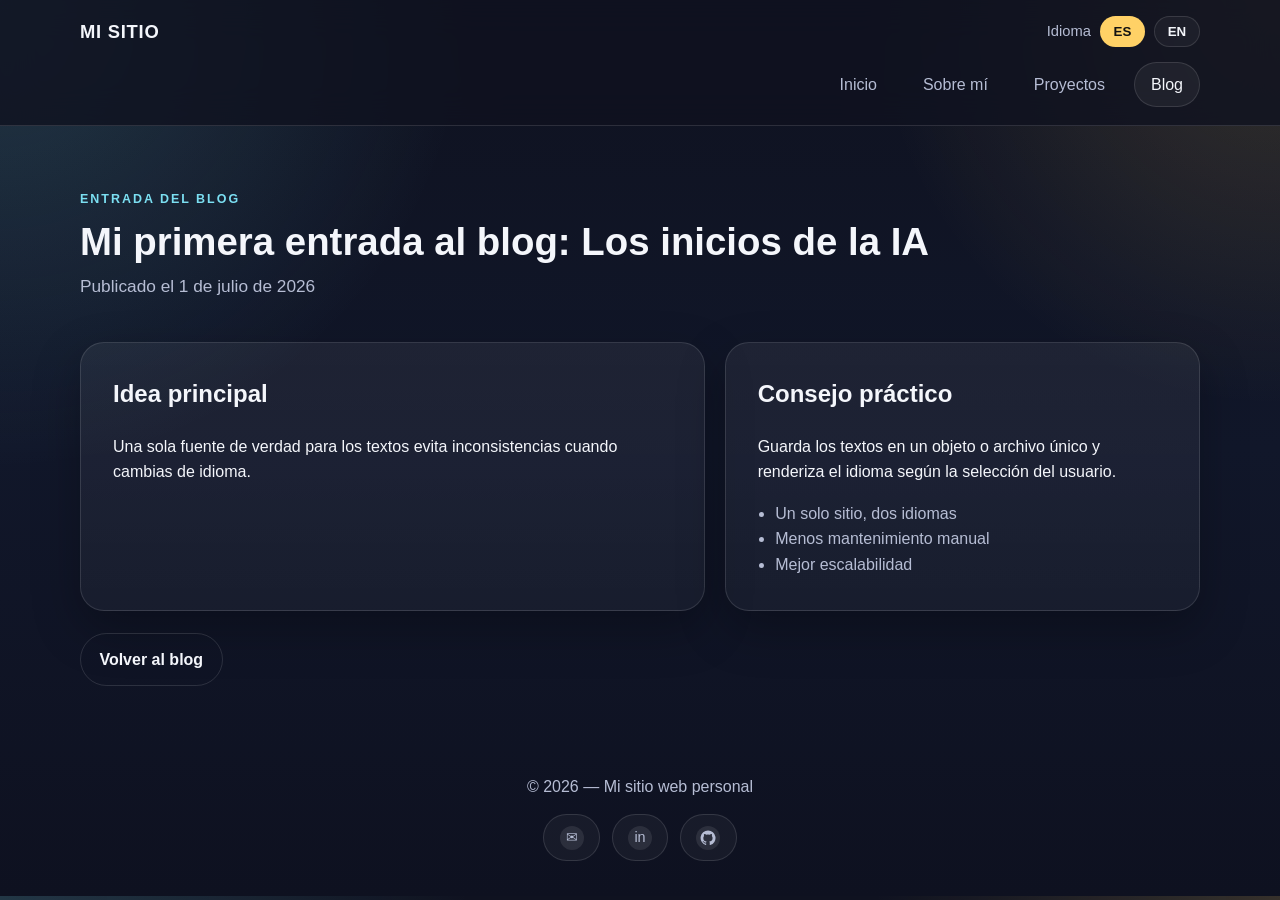
==== blog-first-one/index.html @ 4935092c "actualization.1" ====
<!doctype html>
<html lang="es">
<head>
  <meta charset="utf-8">
  <meta name="viewport" content="width=device-width, initial-scale=1">
  <title>Traducir un sitio | Mi sitio</title>
  <link rel="stylesheet" href="../styles.css">
</head>
<body data-page="blog-detail" data-title-es="Traducir un sitio | Mi sitio" data-title-en="Translate a site | My site">
  <header class="site-header">
    <div class="container header-shell">
      <div class="header-top">
        <a class="brand" href="../index.html" data-i18n="brand"></a>
        <div class="language-switch" aria-label="Language selector">
          <span class="language-label" data-i18n="language.label"></span>
          <button type="button" class="lang-btn" data-lang-switch="es">ES</button>
          <button type="button" class="lang-btn" data-lang-switch="en">EN</button>
        </div>
      </div>
      <nav class="site-nav" aria-label="Main navigation">
        <a class="nav-link" href="../index.html" data-i18n="nav.home"></a>
        <a class="nav-link" href="../about.html" data-i18n="nav.about"></a>
        <a class="nav-link" href="../projects.html" data-i18n="nav.projects"></a>
        <a class="nav-link is-active" href="../blog.html" data-i18n="nav.blog"></a>
      </nav>
    </div>
  </header>

  <main class="container page-main detail-page">
    <section class="page-hero">
      <p class="eyebrow" data-i18n="blogDetails.first-one.eyebrow"></p>
      <h1 data-i18n="blogDetails.first-one.title"></h1>
      <p class="lead" data-i18n="blogDetails.first-one.dateLine"></p>
    </section>

    <section class="content-grid two-up">
      <article class="content-card">
        <h2 data-i18n="blogDetails.first-one.sectionOneTitle"></h2>
        <p data-i18n="blogDetails.first-one.sectionOneText"></p>
      </article>
      <article class="content-card">
        <h2 data-i18n="blogDetails.first-one.sectionTwoTitle"></h2>
        <p data-i18n="blogDetails.first-one.sectionTwoText"></p>
        <ul class="skill-list">
          <li data-i18n="blogDetails.first-one.pointOne"></li>
          <li data-i18n="blogDetails.first-one.pointTwo"></li>
          <li data-i18n="blogDetails.first-one.pointThree"></li>
        </ul>
      </article>
    </section>

    <div class="detail-actions">
      <a class="btn btn-secondary" href="../blog.html" data-i18n="blogDetails.back"></a>
    </div>
  </main>

  <footer class="site-footer">
    <div class="container footer-copy" data-i18n="footer.copy"></div>
    <div class="container footer-socials">
      <a class="social-link" href="mailto:isabelcirbonera@gmail.com" aria-label="Correo electrónico"><span class="social-icon">✉</span></a>
      <a class="social-link" href="https://www.linkedin.com/in/isabelescribanomanero" target="_blank" rel="noreferrer" aria-label="LinkedIn"><span class="social-icon">in</span></a>
      <a class="social-link" href="https://github.com/IsaEscman" target="_blank" rel="noreferrer" aria-label="GitHub"><span class="social-icon social-icon-github"><svg viewBox="0 0 16 16" aria-hidden="true" focusable="false"><path d="M8 .6a7.4 7.4 0 0 0-2.34 14.43c.37.06.5-.16.5-.35v-1.22c-2.03.44-2.46-.86-2.46-.86-.33-.84-.8-1.06-.8-1.06-.66-.45.05-.44.05-.44.73.05 1.12.75 1.12.75.65 1.11 1.7.79 2.12.61.06-.48.25-.79.45-.97-1.62-.19-3.33-.81-3.33-3.61 0-.8.29-1.46.75-1.97-.08-.18-.33-.93.07-1.95 0 0 .61-.2 2 .75a7 7 0 0 1 3.64 0c1.39-.95 2-.75 2-.75.4 1.02.15 1.77.07 1.95.46.51.75 1.17.75 1.97 0 2.8-1.71 3.42-3.34 3.61.26.22.49.65.49 1.31v1.94c0 .19.13.41.5.35A7.4 7.4 0 0 0 8 .6Z"/></svg></span></a>
    </div>
  </footer>

  <script src="../script.js"></script>
</body>
</html>
---- styles.css ----
@font-face {
  font-family: 'PerfectRomantic';
  src: url('perfect_romantic/PerfectRomantic-Regular.ttf') format('truetype');
  font-weight: 400;
  font-style: normal;
}

:root {
  --bg: #0f1220;
  --bg-soft: #171b2f;
  --panel: rgba(255, 255, 255, 0.06);
  --border: rgba(255, 255, 255, 0.12);
  --text: #f4f6fb;
  --muted: #b6bdd4;
  --accent: #ffd166;
  --accent-2: #7bdff2;
  --shadow: 0 18px 48px rgba(0, 0, 0, 0.28);
}

* {
  box-sizing: border-box;
}

html {
  scroll-behavior: smooth;
}

body {
  margin: 0;
  color: var(--text);
  background:
    radial-gradient(circle at top left, rgba(123, 223, 242, 0.18), transparent 30%),
    radial-gradient(circle at top right, rgba(255, 209, 102, 0.16), transparent 26%),
    linear-gradient(180deg, #0f1220 0%, #11172a 50%, #0e1120 100%);
  font-family: Inter, "Segoe UI", Arial, sans-serif;
  line-height: 1.6;
}

a {
  color: inherit;
}

.container {
  width: min(1120px, calc(100% - 2rem));
  margin: 0 auto;
}

.site-header {
  position: sticky;
  top: 0;
  z-index: 30;
  backdrop-filter: blur(18px);
  background: rgba(15, 18, 32, 0.8);
  border-bottom: 1px solid var(--border);
}

.header-shell {
  padding: 1rem 0 1.1rem;
}

.header-top {
  display: flex;
  align-items: center;
  justify-content: space-between;
  gap: 1rem;
}

.brand {
  text-decoration: none;
  font-size: 1.15rem;
  font-weight: 700;
  letter-spacing: 0.04em;
  text-transform: uppercase;
}

.language-switch {
  display: flex;
  align-items: center;
  gap: 0.55rem;
  flex-wrap: wrap;
}

.language-label {
  color: var(--muted);
  font-size: 0.92rem;
}

.lang-btn,
.nav-link,
.btn {
  border-radius: 999px;
  transition: transform 180ms ease, background 180ms ease, color 180ms ease, border-color 180ms ease;
}

.lang-btn {
  border: 1px solid var(--border);
  background: rgba(255, 255, 255, 0.04);
  color: var(--text);
  padding: 0.45rem 0.8rem;
  font-weight: 700;
  cursor: pointer;
}

.lang-btn.is-active {
  background: var(--accent);
  color: #111;
  border-color: transparent;
}

.site-nav {
  margin-top: 0.9rem;
  display: flex;
  justify-content: flex-end;
  gap: 0.75rem;
  flex-wrap: wrap;
}

.nav-link {
  text-decoration: none;
  padding: 0.55rem 1rem;
  border: 1px solid transparent;
  color: var(--muted);
  background: transparent;
}

.nav-link:hover,
.nav-link.is-active {
  color: var(--text);
  border-color: var(--border);
  background: rgba(255, 255, 255, 0.05);
}

.hero,
.page-main {
  padding: 3rem 0 4rem;
}

.hero {
  display: grid;
  grid-template-columns: minmax(0, 1.35fr) minmax(280px, 0.65fr);
  gap: 1.5rem;
  align-items: stretch;
}

.hero-copy,
.hero-panel,
.info-card,
.content-card,
.project-card {
  background: linear-gradient(180deg, var(--panel), rgba(255, 255, 255, 0.035));
  border: 1px solid var(--border);
  box-shadow: var(--shadow);
  border-radius: 24px;
}

.hero-copy,
.hero-panel,
.info-card,
.content-card {
  padding: 2rem;
}

.eyebrow {
  margin: 0 0 0.75rem;
  color: var(--accent-2);
  text-transform: uppercase;
  letter-spacing: 0.16em;
  font-size: 0.78rem;
  font-weight: 700;
}

h1,
h2,
h3,
p {
  margin-top: 0;
}

h1 {
  font-size: clamp(2.35rem, 4vw, 4.4rem);
  line-height: 1.02;
  margin-bottom: 1rem;
}

.lead {
  font-size: 1.08rem;
  color: var(--muted);
  max-width: 60ch;
}

.hero-actions {
  display: flex;
  gap: 0.85rem;
  flex-wrap: wrap;
  margin-top: 1.5rem;
}

.btn {
  display: inline-flex;
  align-items: center;
  justify-content: center;
  gap: 0.45rem;
  padding: 0.8rem 1.15rem;
  border: 1px solid transparent;
  background: var(--accent);
  color: #171717;
  font-weight: 700;
  text-decoration: none;
  cursor: pointer;
}

.btn:hover,
.lang-btn:hover,
.nav-link:hover,
.project-card-link:hover {
  transform: translateY(-1px);
}

.btn-secondary {
  background: transparent;
  color: var(--text);
  border-color: var(--border);
}

.hero-panel {
  display: flex;
  flex-direction: column;
  justify-content: center;
  gap: 1rem;
}

.hero-home-poster {
  position: relative;
  padding: 2rem 0 2.5rem;
  background:
    radial-gradient(circle at 20% 100%, rgba(255, 0, 153, 0.24), transparent 38%),
    radial-gradient(circle at 70% 22%, rgba(123, 223, 242, 0.15), transparent 34%),
    linear-gradient(180deg, #080d34 0%, #090f42 58%, #0a1038 100%);
  overflow: hidden;
}

.hero-home-poster::before,
.hero-home-poster::after {
  content: '';
  position: absolute;
  inset: 0;
  pointer-events: none;
}

.hero-home-poster::before {
  background:
    radial-gradient(circle at 12% 72%, rgba(255, 79, 216, 0.1) 0 3px, transparent 3.8px),
    radial-gradient(circle at 36% 16%, rgba(51, 232, 255, 0.12) 0 3px, transparent 3.8px),
    radial-gradient(circle at 64% 82%, rgba(255, 212, 0, 0.08) 0 3px, transparent 3.8px),
    conic-gradient(from 180deg at 18% 64%, rgba(255, 255, 255, 0.06) 0deg 14deg, transparent 14deg 360deg),
    conic-gradient(from 10deg at 84% 30%, rgba(51, 232, 255, 0.06) 0deg 18deg, transparent 18deg 360deg),
    radial-gradient(circle at 14% 18%, rgba(51, 232, 255, 0.16) 0 2px, transparent 2.6px),
    radial-gradient(circle at 26% 34%, rgba(255, 79, 216, 0.12) 0 2px, transparent 2.6px),
    radial-gradient(circle at 78% 20%, rgba(255, 212, 0, 0.09) 0 2px, transparent 2.6px),
    radial-gradient(circle at 84% 74%, rgba(51, 232, 255, 0.1) 0 2px, transparent 2.6px),
    repeating-linear-gradient(45deg, rgba(255, 255, 255, 0.02) 0 1px, transparent 1px 98px),
    linear-gradient(115deg, transparent 47%, rgba(255, 255, 255, 0.05) 47.4%, rgba(255, 255, 255, 0.05) 48.1%, transparent 48.5%),
    linear-gradient(150deg, transparent 60%, rgba(51, 232, 255, 0.05) 60.4%, rgba(51, 232, 255, 0.05) 61.1%, transparent 61.5%),
    repeating-linear-gradient(90deg, rgba(255, 255, 255, 0.025) 0 1px, transparent 1px 132px),
    repeating-linear-gradient(180deg, rgba(255, 255, 255, 0.02) 0 1px, transparent 1px 132px);
  opacity: 0.8;
}

.hero-home-poster::after {
  background-image:
    url("data:image/svg+xml,%3Csvg xmlns='http://www.w3.org/2000/svg' viewBox='0 0 1200 700'%3E%3Cg fill='none' stroke-linecap='round' stroke-linejoin='round' opacity='0.22'%3E%3Cpath d='M120 470 L240 410 L340 435 L430 315 L540 360 L640 250 L760 285 L880 180 L1020 220' stroke='%2333e8ff' stroke-width='6'/%3E%3Cpath d='M170 520 L290 510 L400 460 L520 485 L650 430 L780 440 L930 360 L1070 390' stroke='%23ff4fd8' stroke-width='5'/%3E%3Ccircle cx='240' cy='410' r='10' stroke='%23ffd400' stroke-width='5'/%3E%3Ccircle cx='430' cy='315' r='10' stroke='%23ffd400' stroke-width='5'/%3E%3Ccircle cx='640' cy='250' r='10' stroke='%23ffd400' stroke-width='5'/%3E%3Ccircle cx='880' cy='180' r='10' stroke='%23ffd400' stroke-width='5'/%3E%3Crect x='90' y='110' width='140' height='120' rx='18' stroke='%23ffffff' stroke-width='5'/%3E%3Cpath d='M110 210 H210 M120 190 H170 M135 170 H195' stroke='%23ffffff' stroke-width='5'/%3E%3Crect x='940' y='110' width='145' height='120' rx='18' stroke='%23ffffff' stroke-width='5'/%3E%3Cpath d='M960 215 V145 M995 215 V125 M1030 215 V160 M1065 215 V135' stroke='%23ffffff' stroke-width='5'/%3E%3Ccircle cx='610' cy='120' r='58' stroke='%23ffffff' stroke-width='5'/%3E%3Cpath d='M578 120h64M610 88v64' stroke='%23ffffff' stroke-width='5'/%3E%3Cpath d='M104 585 C165 520, 215 545, 275 500 S385 440, 445 470 S560 545, 630 470 S760 400, 840 450' stroke='%2333e8ff' stroke-width='6'/%3E%3C/g%3E%3C/svg%3E"),
    url("data:image/svg+xml,%3Csvg xmlns='http://www.w3.org/2000/svg' viewBox='0 0 760 520'%3E%3Cg fill='none' stroke-linecap='round' stroke-linejoin='round' opacity='0.24'%3E%3Cpath d='M70 420h95m28 0h55m25 0h120' stroke='%23ffffff' stroke-width='3'/%3E%3Cpath d='M70 300h65m24 0h85m22 0h58' stroke='%2333e8ff' stroke-width='3'/%3E%3Cpath d='M430 110c26 0 47 21 47 47s-21 47-47 47s-47-21-47-47s21-47 47-47z' stroke='%23ff4fd8' stroke-width='4'/%3E%3Cpath d='M408 157h44M430 135v44' stroke='%23ff4fd8' stroke-width='4'/%3E%3Crect x='520' y='300' width='120' height='74' rx='14' stroke='%23ffd400' stroke-width='4'/%3E%3Cpath d='M540 355l16-18l12 10l20-22l26 20' stroke='%23ffd400' stroke-width='4'/%3E%3Cpath d='M112 130l26-18l26 18v32l-26 18l-26-18z' stroke='%2333e8ff' stroke-width='4'/%3E%3Cpath d='M265 160l26-18l26 18v32l-26 18l-26-18z' stroke='%23ffffff' stroke-width='4'/%3E%3C/g%3E%3C/svg%3E");
  background-repeat: repeat, repeat;
  background-size: 1200px 700px, 760px 520px;
  opacity: 0.13;
}

.hero-home-poster .container {
  display: flex;
  flex-direction: column;
  justify-content: center;
  align-items: stretch;
  position: relative;
  z-index: 1;
}

.home-intro-card {
  width: min(100%, 980px);
  margin: 1.5rem auto 0;
  padding: clamp(1.5rem, 3vw, 2.4rem);
  border-radius: 28px;
  background: rgba(255, 255, 255, 0.06);
  border: 1px solid rgba(255, 255, 255, 0.12);
  box-shadow: var(--shadow);
}

.home-intro-text {
  margin: 0;
  color: #f6f8ff;
  font-size: clamp(1.25rem, 2.2vw, 1.8rem);
  line-height: 1.45;
  font-weight: 600;
  text-wrap: balance;
}

.poster-header-row {
  display: grid;
  grid-template-columns: auto auto;
  justify-content: start;
  align-items: center;
  gap: 0.8rem;
  margin-bottom: 0.75rem;
}

.poster-name {
  font-family: 'PerfectRomantic', cursive;
  margin: 0;
  font-size: clamp(3rem, 5.6vw, 5.35rem);
  font-weight: 400;
  color: #ff4fd8;
  letter-spacing: 0;
  justify-self: start;
  text-align: left;
  grid-column: 1;
}

.poster-stage {
  margin-top: -1rem;
  min-height: min(72vh, 760px);
  position: relative;
  isolation: isolate;
  display: grid;
  grid-template-columns: minmax(0, 1.28fr) minmax(260px, 430px) minmax(0, 0.72fr);
  align-items: center;
  gap: clamp(1rem, 2.8vw, 3rem);
  width: min(100%, 1320px);
  padding-inline: clamp(1rem, 2.6vw, 2.2rem);
  box-sizing: border-box;
  margin-left: auto;
  margin-right: auto;
  transform: translateX(clamp(-68px, -4.8vw, -28px));
}

.poster-word {
  margin: 0;
  position: static;
  transform: translateX(-55px);
  width: 100%;
  font-size: clamp(2.35rem, 6.2vw, 6.5rem);
  line-height: 0.82;
  color: #f6f8ff;
  text-transform: uppercase;
  font-weight: 900;
  letter-spacing: 0.02em;
  text-shadow: 0 5px 0 rgba(255, 79, 216, 0.85);
  z-index: 1;
  pointer-events: none;
}

.poster-word-left {
  grid-column: 1;
  justify-self: stretch;
  text-align: left;
}

.poster-word-right {
  grid-column: 3;
  justify-self: start;
  text-align: left;
  max-width: 10ch;
}

.poster-avatar-wrap {
  grid-column: 2;
  width: min(100%, 480px);
  margin: 0 auto;
  transform: translate(clamp(-42px, -3.2vw, -18px), clamp(-38px, -3vw, -18px));
  position: relative;
  z-index: 3;
  min-height: min(70vh, 700px);
}

.poster-blob {
  position: absolute;
  inset: 10% 8% 8% 8%;
  z-index: 0;
  background:
    radial-gradient(circle at 30% 30%, rgba(255, 42, 185, 0.9), transparent 34%),
    radial-gradient(circle at 70% 25%, rgba(46, 79, 255, 0.9), transparent 30%),
    radial-gradient(circle at 76% 70%, rgba(71, 27, 214, 0.86), transparent 31%),
    radial-gradient(circle at 24% 72%, rgba(255, 42, 185, 0.76), transparent 28%),
    linear-gradient(135deg, rgba(255, 42, 185, 0.9), rgba(46, 79, 255, 0.92));
  border-radius: 46% 54% 40% 60% / 53% 41% 59% 47%;
  filter: blur(0.2px) saturate(1.1);
  transform: rotate(-4deg);
}

.poster-avatar {
  position: relative;
  z-index: 1;
  width: 100%;
  max-height: min(70vh, 700px);
  margin: 0 auto;
  object-fit: contain;
  filter: drop-shadow(0 22px 40px rgba(0, 0, 0, 0.45));
}

.poster-pill {
  display: inline-flex;
  align-items: center;
  justify-content: center;
  padding: 0.8rem 1.3rem;
  border-radius: 999px;
  font-weight: 700;
  font-size: 0.95rem;
  box-shadow: var(--shadow);
}

.poster-pill-yellow {
  background: #ffd400;
  color: #111;
  justify-self: start;
  width: fit-content;
  max-width: max-content;
  padding: 0.62rem 1.06rem;
  white-space: nowrap;
  transform: rotate(-7deg) translateY(-4px);
}

.poster-pill-pink {
  position: absolute;
  right: 4%;
  bottom: 10%;
  background: #ff2ab9;
  color: #fff;
  transform: rotate(7deg);
}

.poster-skill-row {
  margin-top: 0.8rem;
  display: flex;
  gap: 0.7rem;
  flex-wrap: wrap;
  justify-content: center;
}

.poster-chip {
  border: 2px solid;
  border-radius: 999px;
  padding: 0.55rem 0.9rem;
  font-weight: 800;
  font-size: 0.9rem;
  text-transform: uppercase;
  background: rgba(11, 17, 56, 0.88);
}

.chip-yellow {
  border-color: #ffe44d;
  color: #ffe44d;
}

.chip-pink {
  border-color: #ff4fd8;
  color: #ff4fd8;
}

.chip-cyan {
  border-color: #33e8ff;
  color: #33e8ff;
}

.poster-copy {
  margin-top: 1.2rem;
  padding: 1.35rem 1.4rem;
  background: rgba(255, 255, 255, 0.05);
  border: 1px solid rgba(255, 255, 255, 0.11);
  border-radius: 20px;
}

.home-footer-links {
  display: flex;
  justify-content: center;
  gap: 0.85rem;
  flex-wrap: wrap;
  margin-top: 1rem;
}

.social-link {
  display: inline-flex;
  align-items: center;
  gap: 0.5rem;
  padding: 0.65rem 0.95rem;
  border-radius: 999px;
  border: 1px solid var(--border);
  text-decoration: none;
  background: rgba(255, 255, 255, 0.04);
}

.social-icon {
  display: inline-flex;
  align-items: center;
  justify-content: center;
  width: 1.5rem;
  height: 1.5rem;
  border-radius: 50%;
  background: rgba(255, 255, 255, 0.09);
  font-size: 0.9rem;
}

.social-icon svg {
  width: 1rem;
  height: 1rem;
  display: block;
  fill: currentColor;
}

.panel-kicker {
  margin: 0;
  color: var(--accent);
  font-weight: 700;
}

.panel-list,
.skill-list {
  margin: 0;
  padding-left: 1.1rem;
  color: var(--muted);
}

.section-grid,
.content-grid {
  display: grid;
  grid-template-columns: repeat(3, minmax(0, 1fr));
  gap: 1.2rem;
}

.content-grid.one-wide {
  grid-template-columns: 1fr;
}

.about-flow {
  display: grid;
  gap: 1.5rem;
  max-width: 760px;
  padding-bottom: 1rem;
}

.about-flow article {
  padding: 0;
}

.about-flow h2 {
  margin-bottom: 0.55rem;
}

.about-flow p,
.about-flow li {
  font-size: 1.06rem;
  color: var(--text);
}

.content-grid.two-up {
  grid-template-columns: minmax(0, 1.25fr) minmax(0, 0.95fr);
}

.page-hero {
  padding: 1rem 0 1.5rem;
}

.page-hero h1 {
  font-size: clamp(2rem, 3vw, 3.25rem);
  margin-bottom: 0.8rem;
}

.project-grid {
  display: grid;
  grid-template-columns: repeat(3, minmax(0, 1fr));
  gap: 1rem;
}

.project-card {
  padding: 1.2rem;
  background: rgba(255, 255, 255, 0.04);
}

.project-tag {
  display: inline-flex;
  margin-bottom: 0.75rem;
  padding: 0.28rem 0.7rem;
  border-radius: 999px;
  background: rgba(123, 223, 242, 0.15);
  color: var(--accent-2);
  font-size: 0.78rem;
  font-weight: 700;
}

.project-card-link {
  display: block;
  text-decoration: none;
  color: inherit;
}

.filters label {
  display: grid;
  gap: 0.4rem;
  color: var(--muted);
}

input,
select,
textarea {
  width: 100%;
  border: 1px solid var(--border);
  border-radius: 16px;
  background: rgba(255, 255, 255, 0.05);
  color: var(--text);
  padding: 0.8rem 0.95rem;
  font: inherit;
}

input::placeholder,
textarea::placeholder {
  color: #9ca7c7;
}

select {
  appearance: none;
}

.carousel-title {
  margin: 0;
  font-size: 1.4rem;
}

.carousel-subtitle {
  margin: 0;
  color: var(--muted);
}

.carousel {
  display: grid;
  grid-template-columns: auto minmax(0, 1fr) auto;
  gap: 0.75rem;
  align-items: center;
}

.carousel-viewport {
  position: relative;
  min-height: 100vh;
  height: 100vh;
  overflow: visible;
}

.carousel-stage {
  position: relative;
  min-height: 100vh;
  height: 100vh;
}

.carousel-slide {
  position: absolute;
  left: 50%;
  top: 50%;
  width: min(88vw, 1180px);
  transform: translate(-50%, -50%) scale(0.82);
  opacity: 0;
  filter: blur(7px) saturate(0.9);
  z-index: 1;
  transition: transform 1100ms ease, opacity 1100ms ease, filter 1100ms ease;
  pointer-events: none;
}

.carousel-slide.is-active {
  opacity: 1;
  filter: none;
  transform: translate(-50%, -50%) scale(1);
  z-index: 3;
  pointer-events: auto;
}

.carousel-slide.is-prev {
  opacity: 0.34;
  filter: blur(5px) saturate(0.85);
  transform: translate(-94%, -50%) scale(0.88);
  z-index: 2;
}

.carousel-slide.is-next {
  opacity: 0.34;
  filter: blur(5px) saturate(0.85);
  transform: translate(-6%, -50%) scale(0.88);
  z-index: 2;
}

.carousel-slide img {
  display: block;
  width: 100%;
  height: 100vh;
  object-fit: cover;
  border-radius: 0;
  box-shadow: var(--shadow);
}

.carousel-caption {
  position: absolute;
  inset: auto 0 0 0;
  padding: 1rem 1.1rem 1.1rem;
  background: linear-gradient(180deg, transparent, rgba(8, 10, 16, 0.82));
}

.carousel-caption h3,
.carousel-caption p {
  margin: 0;
}

.carousel-caption p {
  color: rgba(244, 246, 251, 0.78);
}

.carousel-nav {
  width: 3rem;
  height: 3rem;
  display: inline-flex;
  align-items: center;
  justify-content: center;
  border-radius: 999px;
  border: 1px solid var(--border);
  background: rgba(255, 255, 255, 0.04);
  color: var(--text);
  font-size: 1.3rem;
  cursor: pointer;
  z-index: 4;
  backdrop-filter: blur(10px);
}

.carousel-dots {
  display: flex;
  justify-content: center;
  gap: 0.5rem;
  padding: 0 0 2rem;
}

.carousel-dot {
  width: 0.7rem;
  height: 0.7rem;
  border-radius: 50%;
  border: 0;
  background: rgba(255, 255, 255, 0.28);
  cursor: pointer;
}

.carousel-dot.is-active {
  background: var(--accent);
}

.blog-layout {
  display: grid;
  grid-template-columns: 280px minmax(0, 1fr);
  gap: 1.2rem;
  align-items: start;
}

.filters {
  position: sticky;
  top: 8.2rem;
}

.post-list {
  display: grid;
  gap: 1rem;
}

.post-card {
  padding: 1.4rem;
  border-radius: 22px;
  background: linear-gradient(180deg, var(--panel), rgba(255, 255, 255, 0.03));
  border: 1px solid var(--border);
  box-shadow: var(--shadow);
}

.post-meta {
  display: flex;
  gap: 0.75rem;
  flex-wrap: wrap;
  color: var(--muted);
  font-size: 0.9rem;
}

.post-date {
  color: var(--accent-2);
  font-weight: 700;
}

.post-tags {
  display: flex;
  gap: 0.5rem;
  flex-wrap: wrap;
  margin-top: 1rem;
}

.tag {
  padding: 0.3rem 0.65rem;
  border-radius: 999px;
  border: 1px solid var(--border);
  color: var(--muted);
  font-size: 0.8rem;
}

.post-link {
  margin-top: 1rem;
  align-self: flex-start;
}

.empty-state {
  padding: 1rem 1.2rem;
  border: 1px dashed var(--border);
  border-radius: 18px;
  color: var(--muted);
}

.detail-actions {
  margin-top: 1.4rem;
}

.detail-page .content-card {
  height: 100%;
}

.site-footer {
  padding: 1.5rem 0 2.2rem;
  color: var(--muted);
}

.footer-copy {
  text-align: center;
}

.footer-socials {
  display: flex;
  justify-content: center;
  gap: 0.75rem;
  flex-wrap: wrap;
  margin-top: 0.9rem;
}

@media (max-width: 960px) {
  .hero,
  .section-grid,
  .content-grid.two-up,
  .blog-layout,
  .project-grid {
    grid-template-columns: 1fr;
  }

  .poster-stage {
    min-height: auto;
    display: grid;
    grid-template-columns: 1fr;
    gap: 0.8rem;
    transform: none;
  }

  .poster-word {
    font-size: clamp(3rem, 15vw, 6.2rem);
    line-height: 0.9;
    transform: none;
    text-align: center;
    justify-self: center;
  }

  .poster-word-left,
  .poster-word-right {
    justify-self: center;
  }

  .poster-pill-pink {
    position: static;
    justify-self: center;
  }

  .poster-avatar-wrap {
    width: min(86vw, 500px);
    min-height: auto;
    transform: none;
  }

  .poster-avatar {
    max-height: 54vh;
  }

  .filters {
    position: static;
  }
}

@media (max-width: 720px) {
  .header-top {
    flex-direction: column;
    align-items: flex-start;
  }

  .site-nav {
    justify-content: flex-start;
  }

  .hero-copy,
  .info-card,
  .content-card {
    padding: 1.35rem;
    border-radius: 20px;
  }

  .hero-home-poster {
    padding-top: 1.2rem;
  }

  .poster-name {
    font-size: clamp(1.9rem, 11vw, 2.8rem);
  }

  .poster-pill {
    font-size: 0.82rem;
    padding: 0.62rem 1rem;
  }

  .poster-skill-row {
    justify-content: flex-start;
  }

  .poster-chip {
    font-size: 0.8rem;
    padding: 0.45rem 0.75rem;
  }

  .poster-copy {
    padding: 1rem;
  }

  .carousel {
    grid-template-columns: 1fr;
  }

  .carousel-viewport,
  .carousel-stage {
    min-height: 72vh;
    height: 72vh;
  }

  .carousel-nav {
    width: 2.4rem;
    height: 2.4rem;
  }

  .carousel-slide img {
    height: 72vh;
  }

  .carousel-slide.is-prev {
    transform: translate(-72%, -50%) scale(0.86);
  }

  .carousel-slide.is-next {
    transform: translate(-28%, -50%) scale(0.86);
  }
}
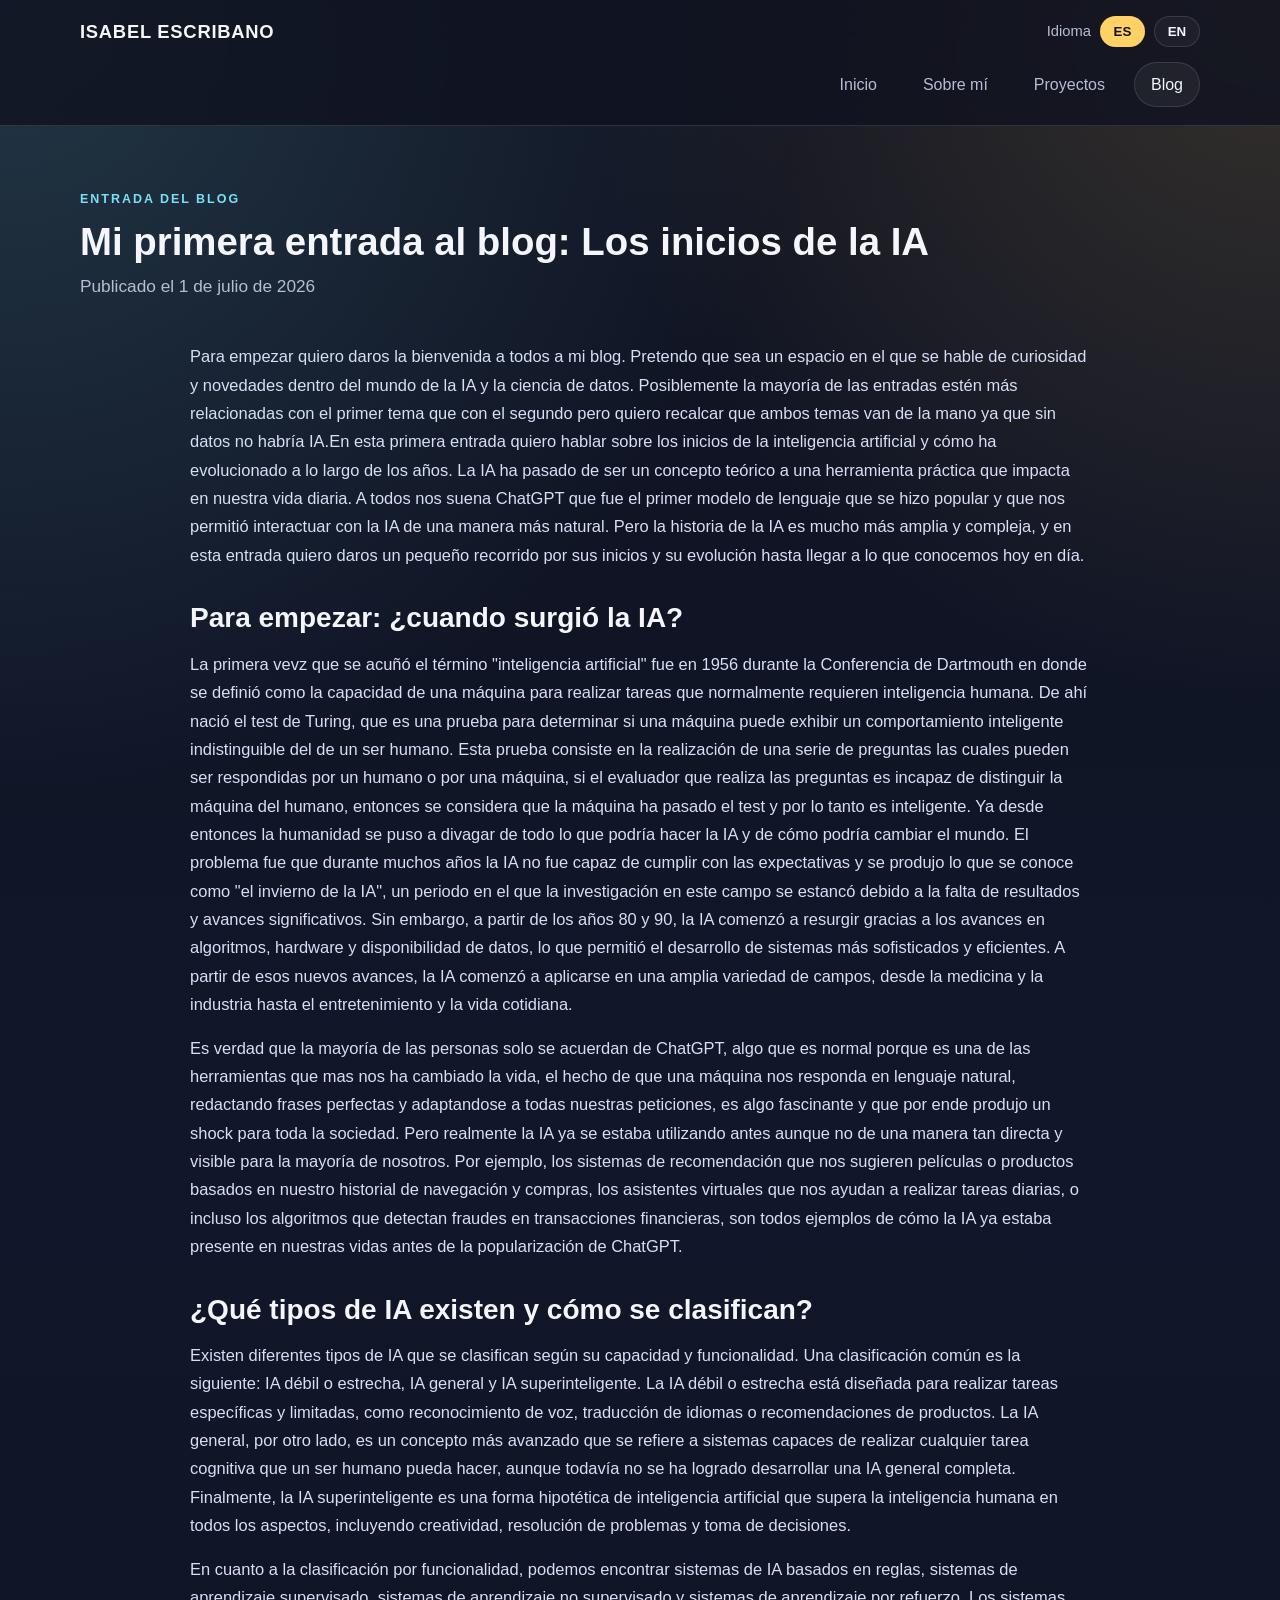
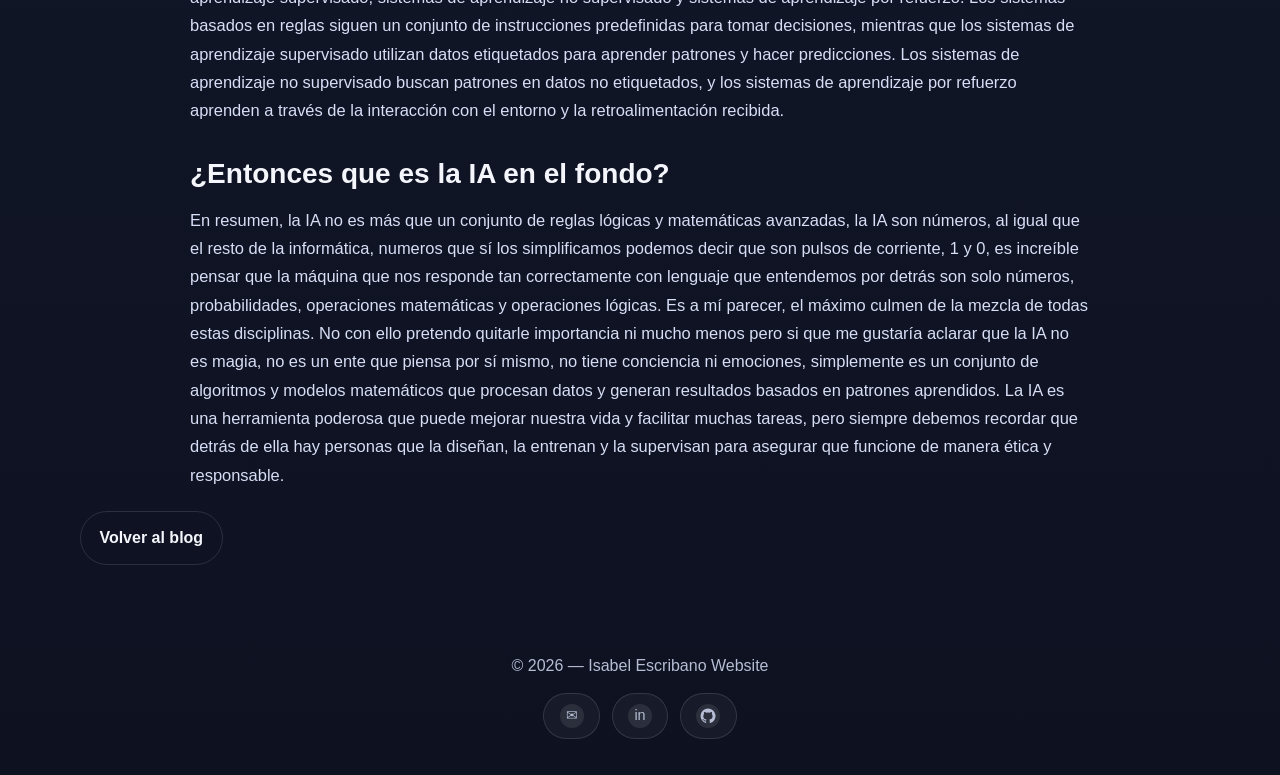
==== commit 6215ef12: "v1.3" ====
--- a/blog-first-one/index.html
+++ b/blog-first-one/index.html
@@ -33,21 +33,20 @@
       <p class="lead" data-i18n="blogDetails.first-one.dateLine"></p>
     </section>
 
-    <section class="content-grid two-up">
-      <article class="content-card">
-        <h2 data-i18n="blogDetails.first-one.sectionOneTitle"></h2>
-        <p data-i18n="blogDetails.first-one.sectionOneText"></p>
-      </article>
-      <article class="content-card">
-        <h2 data-i18n="blogDetails.first-one.sectionTwoTitle"></h2>
-        <p data-i18n="blogDetails.first-one.sectionTwoText"></p>
-        <ul class="skill-list">
-          <li data-i18n="blogDetails.first-one.pointOne"></li>
-          <li data-i18n="blogDetails.first-one.pointTwo"></li>
-          <li data-i18n="blogDetails.first-one.pointThree"></li>
-        </ul>
-      </article>
-    </section>
+    <article class="blog-article">
+      <p class="blog-intro" data-i18n="blogDetails.first-one.intro"></p>
+
+      <h2 data-i18n="blogDetails.first-one.sectionOneTitle"></h2>
+      <p data-i18n="blogDetails.first-one.sectionOneText"></p>
+      <p data-i18n="blogDetails.first-one.sectionOneTextTwo"></p>
+
+      <h2 data-i18n="blogDetails.first-one.sectionTwoTitle"></h2>
+      <p data-i18n="blogDetails.first-one.sectionTwoText"></p>
+      <p data-i18n="blogDetails.first-one.sectionTwoTextTwo"></p>
+
+      <h2 data-i18n="blogDetails.first-one.sectionThreeTitle"></h2>
+      <p data-i18n="blogDetails.first-one.sectionThreeText"></p>
+    </article>
 
     <div class="detail-actions">
       <a class="btn btn-secondary" href="../blog.html" data-i18n="blogDetails.back"></a>
--- a/styles.css
+++ b/styles.css
@@ -527,6 +527,11 @@
   color: var(--muted);
 }
 
+.skill-list.no-bullets {
+  list-style: none;
+  padding-left: 0;
+}
+
 .section-grid,
 .content-grid {
   display: grid;
@@ -545,6 +550,23 @@
   padding-bottom: 1rem;
 }
 
+.about-illustration {
+  position: relative;
+  width: min(100%, 980px);
+  margin: -0.75rem auto 1.2rem;
+  z-index: 2;
+}
+
+.about-illustration-image {
+  display: block;
+  width: min(100%, 560px);
+  margin-left: auto;
+  margin-right: auto;
+  transform: rotate(-7deg) translateX(18px);
+  filter: drop-shadow(0 18px 30px rgba(0, 0, 0, 0.25));
+  pointer-events: none;
+}
+
 .about-flow article {
   padding: 0;
 }
@@ -564,6 +586,7 @@
 }
 
 .page-hero {
+  position: relative;
   padding: 1rem 0 1.5rem;
 }
 
@@ -581,6 +604,22 @@
 .project-card {
   padding: 1.2rem;
   background: rgba(255, 255, 255, 0.04);
+}
+
+.projects-illustration {
+  position: absolute;
+  top: -0.45rem;
+  right: 0;
+  width: min(28vw, 322px);
+  z-index: 1;
+  pointer-events: none;
+}
+
+.projects-illustration-image {
+  display: block;
+  width: 100%;
+  transform: translateX(8px);
+  filter: drop-shadow(0 18px 30px rgba(0, 0, 0, 0.22));
 }
 
 .project-tag {
@@ -770,12 +809,17 @@
   gap: 1rem;
 }
 
-.post-card {
-  padding: 1.4rem;
-  border-radius: 22px;
-  background: linear-gradient(180deg, var(--panel), rgba(255, 255, 255, 0.03));
-  border: 1px solid var(--border);
-  box-shadow: var(--shadow);
+.post-entry {
+  padding: 0 0 1.3rem;
+  border-bottom: 1px solid var(--border);
+}
+
+.post-entry:last-child {
+  border-bottom: 0;
+}
+
+.post-title {
+  margin: 0.35rem 0 0.45rem;
 }
 
 .post-meta {
@@ -809,6 +853,28 @@
 .post-link {
   margin-top: 1rem;
   align-self: flex-start;
+}
+
+.blog-article {
+  max-width: 900px;
+  margin: 0 auto;
+}
+
+.blog-article h2 {
+  margin: 1.7rem 0 0.55rem;
+  font-size: clamp(1.3rem, 2.4vw, 1.75rem);
+}
+
+.blog-article p {
+  margin: 0 0 0.95rem;
+  color: #d7def6;
+  line-height: 1.72;
+  font-size: 1.03rem;
+}
+
+.blog-intro {
+  font-size: 1.13rem;
+  color: #edf1ff;
 }
 
 .empty-state {
@@ -891,6 +957,16 @@
   .filters {
     position: static;
   }
+
+  .projects-illustration {
+    position: static;
+    width: min(100%, 420px);
+    margin: 0.8rem 0 0 auto;
+  }
+
+  .about-illustration {
+    margin-top: 0.4rem;
+  }
 }
 
 @media (max-width: 720px) {
@@ -936,6 +1012,20 @@
     padding: 1rem;
   }
 
+  .about-illustration-image {
+    width: min(100%, 420px);
+    transform: rotate(-4deg) translateX(6px);
+  }
+
+  .projects-illustration {
+    margin-left: auto;
+    margin-right: auto;
+  }
+
+  .projects-illustration-image {
+    transform: none;
+  }
+
   .carousel {
     grid-template-columns: 1fr;
   }
